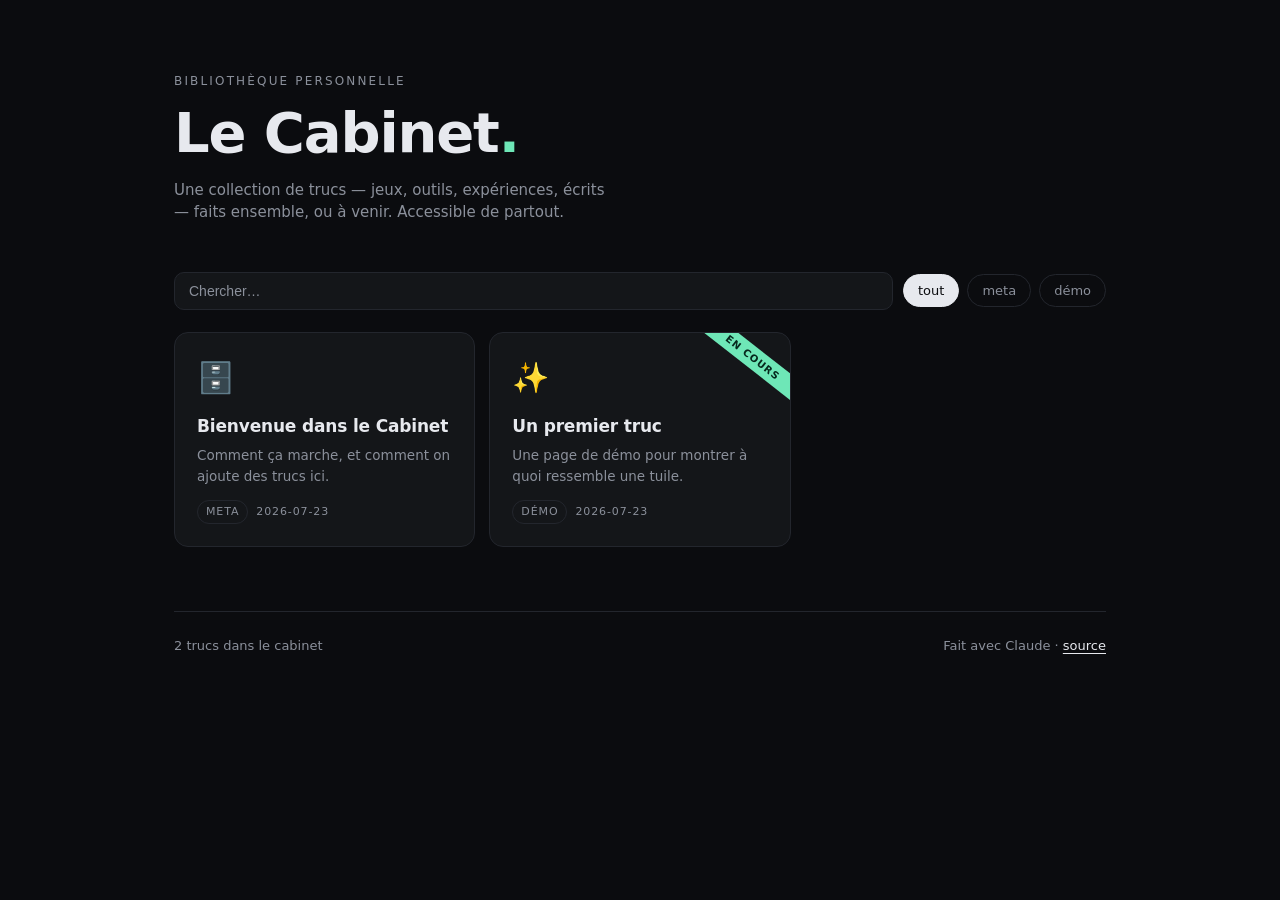
==== index.html @ 3de0d44e "Le Cabinet: page d'accueil + systeme de tuiles" ====
<!DOCTYPE html>
<html lang="fr">
<head>
<meta charset="UTF-8" />
<meta name="viewport" content="width=device-width, initial-scale=1.0" />
<title>Le Cabinet · Max</title>
<meta name="description" content="Une petite bibliothèque de trucs faits, ou à faire." />
<link rel="icon" href="data:image/svg+xml,<svg xmlns=%22http://www.w3.org/2000/svg%22 viewBox=%220 0 100 100%22><text y=%22.9em%22 font-size=%2290%22>🗄️</text></svg>" />
<style>
  :root {
    --bg: #0b0c0f;
    --bg-tile: #141619;
    --bg-tile-hover: #1c1f24;
    --border: #23262d;
    --border-hover: #3a3f48;
    --text: #e7e9ee;
    --text-dim: #8b909b;
    --accent: #6ee7b7;
    --radius: 14px;
  }
  * { box-sizing: border-box; margin: 0; padding: 0; }
  html { -webkit-font-smoothing: antialiased; }
  body {
    background: var(--bg);
    color: var(--text);
    font-family: ui-sans-serif, system-ui, -apple-system, "Segoe UI", Roboto, Helvetica, Arial, sans-serif;
    min-height: 100vh;
    line-height: 1.5;
  }
  a { color: inherit; text-decoration: none; }

  .wrap { max-width: 980px; margin: 0 auto; padding: 72px 24px 96px; }

  header { margin-bottom: 48px; }
  .kicker {
    font-size: 12px; letter-spacing: 0.18em; text-transform: uppercase;
    color: var(--text-dim); margin-bottom: 14px;
  }
  h1 {
    font-size: clamp(34px, 6vw, 56px); font-weight: 650; letter-spacing: -0.02em;
    line-height: 1.05;
  }
  h1 .dot { color: var(--accent); }
  .sub { color: var(--text-dim); margin-top: 16px; max-width: 46ch; font-size: 15px; }

  .toolbar {
    display: flex; gap: 10px; flex-wrap: wrap; align-items: center;
    margin: 36px 0 22px;
  }
  .search {
    flex: 1 1 200px; min-width: 160px;
    background: var(--bg-tile); border: 1px solid var(--border);
    color: var(--text); padding: 10px 14px; border-radius: 10px; font-size: 14px;
    outline: none; transition: border-color .15s;
  }
  .search:focus { border-color: var(--border-hover); }
  .search::placeholder { color: var(--text-dim); }
  .filters { display: flex; gap: 8px; flex-wrap: wrap; }
  .chip {
    background: transparent; border: 1px solid var(--border); color: var(--text-dim);
    padding: 8px 14px; border-radius: 999px; font-size: 13px; cursor: pointer;
    transition: all .15s; font-family: inherit;
  }
  .chip:hover { border-color: var(--border-hover); color: var(--text); }
  .chip.active { background: var(--text); color: var(--bg); border-color: var(--text); }

  .grid {
    display: grid; gap: 14px;
    grid-template-columns: repeat(auto-fill, minmax(240px, 1fr));
  }
  .tile {
    position: relative; display: flex; flex-direction: column;
    background: var(--bg-tile); border: 1px solid var(--border);
    border-radius: var(--radius); padding: 22px; min-height: 148px;
    transition: transform .16s ease, background .16s, border-color .16s;
    overflow: hidden;
  }
  .tile:hover {
    background: var(--bg-tile-hover); border-color: var(--border-hover);
    transform: translateY(-3px);
  }
  .tile .emoji { font-size: 30px; margin-bottom: auto; }
  .tile h3 { font-size: 17px; font-weight: 600; letter-spacing: -0.01em; margin-top: 14px; }
  .tile p { color: var(--text-dim); font-size: 13.5px; margin-top: 6px; }
  .tile .meta {
    display: flex; gap: 8px; align-items: center; margin-top: 14px;
    font-size: 11px; color: var(--text-dim); text-transform: uppercase; letter-spacing: .08em;
  }
  .tile .tag { border: 1px solid var(--border); padding: 3px 8px; border-radius: 999px; }
  .tile.wip::after {
    content: "en cours"; position: absolute; top: 14px; right: -30px;
    background: var(--accent); color: #06281d; font-size: 10px; font-weight: 700;
    letter-spacing: .1em; text-transform: uppercase; padding: 3px 34px;
    transform: rotate(38deg);
  }

  .empty { color: var(--text-dim); font-size: 14px; padding: 40px 0; text-align: center; }

  footer {
    margin-top: 64px; padding-top: 24px; border-top: 1px solid var(--border);
    color: var(--text-dim); font-size: 13px; display: flex; justify-content: space-between; flex-wrap: wrap; gap: 8px;
  }
  footer a { color: var(--text); text-decoration: underline; text-underline-offset: 3px; }
</style>
</head>
<body>
  <div class="wrap">
    <header>
      <div class="kicker">Bibliothèque personnelle</div>
      <h1>Le Cabinet<span class="dot">.</span></h1>
      <p class="sub">Une collection de trucs — jeux, outils, expériences, écrits — faits ensemble, ou à venir. Accessible de partout.</p>
    </header>

    <div class="toolbar">
      <input class="search" id="search" type="search" placeholder="Chercher…" autocomplete="off" />
      <div class="filters" id="filters"></div>
    </div>

    <main class="grid" id="grid"></main>
    <div class="empty" id="empty" hidden>Rien ici… pour l'instant.</div>

    <footer>
      <span id="count"></span>
      <span>Fait avec Claude · <a href="https://github.com/maximethillbell-png/maximethillbell-png.github.io">source</a></span>
    </footer>
  </div>

<script>
const grid = document.getElementById('grid');
const empty = document.getElementById('empty');
const filtersEl = document.getElementById('filters');
const searchEl = document.getElementById('search');
const countEl = document.getElementById('count');
let projects = [];
let activeCat = 'tout';
let query = '';

function render() {
  const q = query.trim().toLowerCase();
  const list = projects.filter(p => {
    const catOk = activeCat === 'tout' || (p.category || '').toLowerCase() === activeCat;
    const text = (p.title + ' ' + (p.description||'') + ' ' + (p.category||'')).toLowerCase();
    return catOk && (!q || text.includes(q));
  });
  grid.innerHTML = '';
  list.forEach(p => {
    const el = p.url ? document.createElement('a') : document.createElement('div');
    el.className = 'tile' + (p.wip ? ' wip' : '');
    if (p.url) { el.href = p.url; }
    el.innerHTML = `
      <div class="emoji">${p.emoji || '✦'}</div>
      <h3>${p.title}</h3>
      ${p.description ? `<p>${p.description}</p>` : ''}
      <div class="meta">
        ${p.category ? `<span class="tag">${p.category}</span>` : ''}
        ${p.date ? `<span>${p.date}</span>` : ''}
      </div>`;
    grid.appendChild(el);
  });
  empty.hidden = list.length !== 0;
  countEl.textContent = `${projects.length} truc${projects.length>1?'s':''} dans le cabinet`;
}

function buildFilters() {
  const cats = ['tout', ...Array.from(new Set(projects.map(p => (p.category||'').toLowerCase()).filter(Boolean)))];
  filtersEl.innerHTML = '';
  cats.forEach(c => {
    const b = document.createElement('button');
    b.className = 'chip' + (c === activeCat ? ' active' : '');
    b.textContent = c;
    b.onclick = () => { activeCat = c; buildFilters(); render(); };
    filtersEl.appendChild(b);
  });
}

searchEl.addEventListener('input', e => { query = e.target.value; render(); });

fetch('projects.json?' + Date.now())
  .then(r => r.json())
  .then(data => {
    projects = data.sort((a,b) => (b.date||'').localeCompare(a.date||''));
    buildFilters();
    render();
  })
  .catch(() => { empty.hidden = false; empty.textContent = 'Impossible de charger projects.json'; });
</script>
</body>
</html>
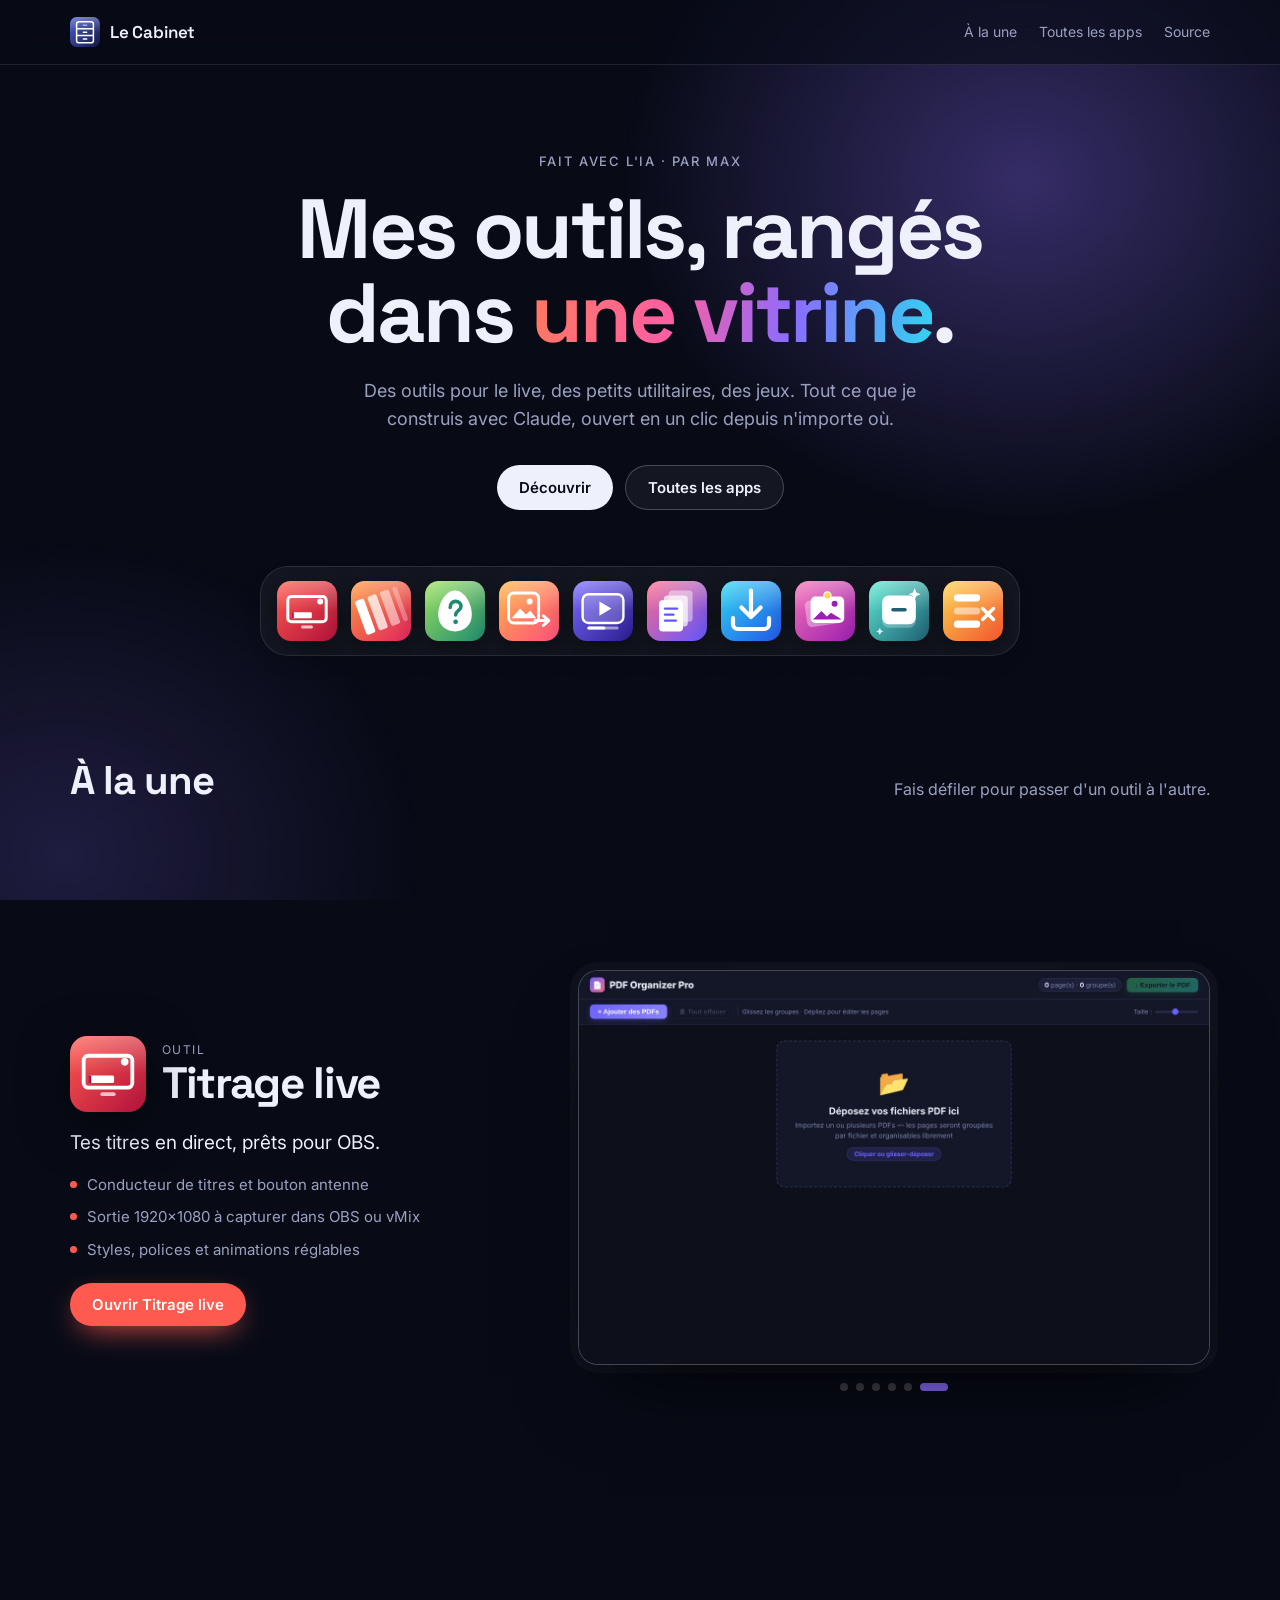
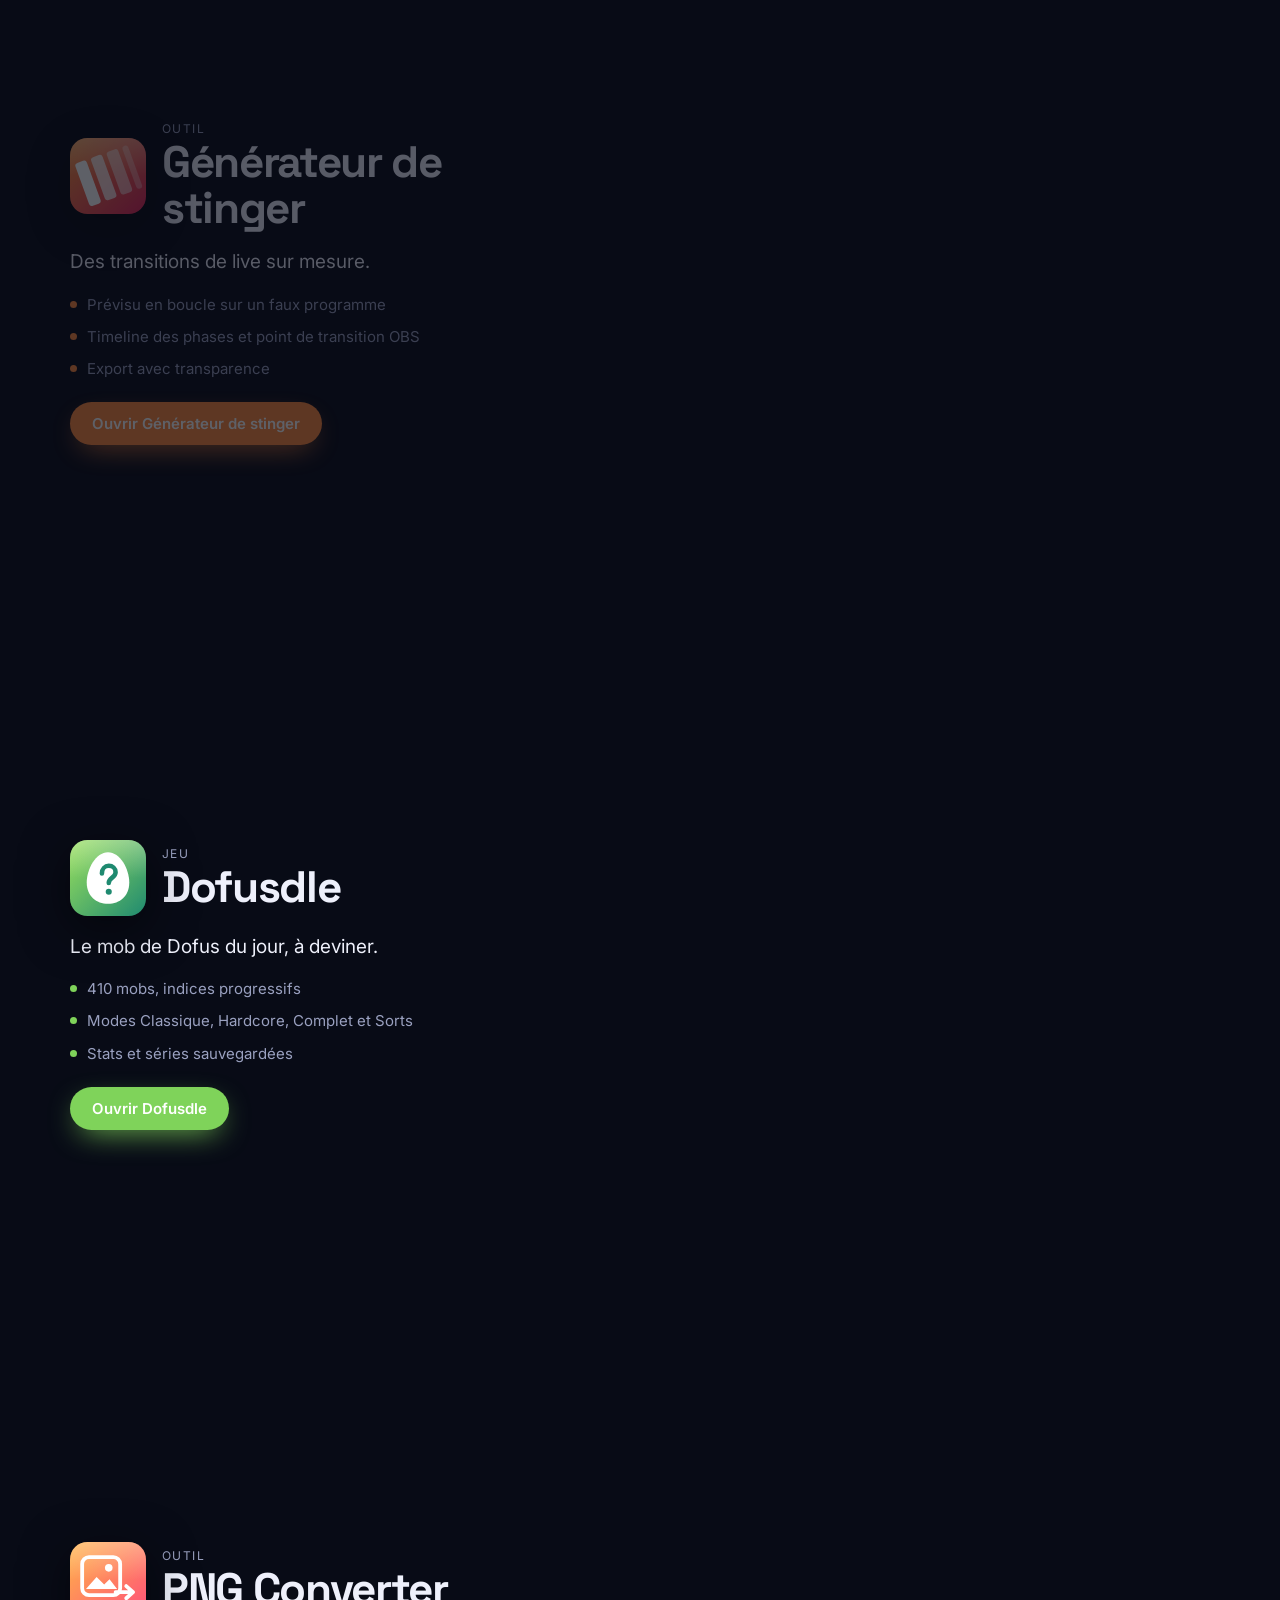
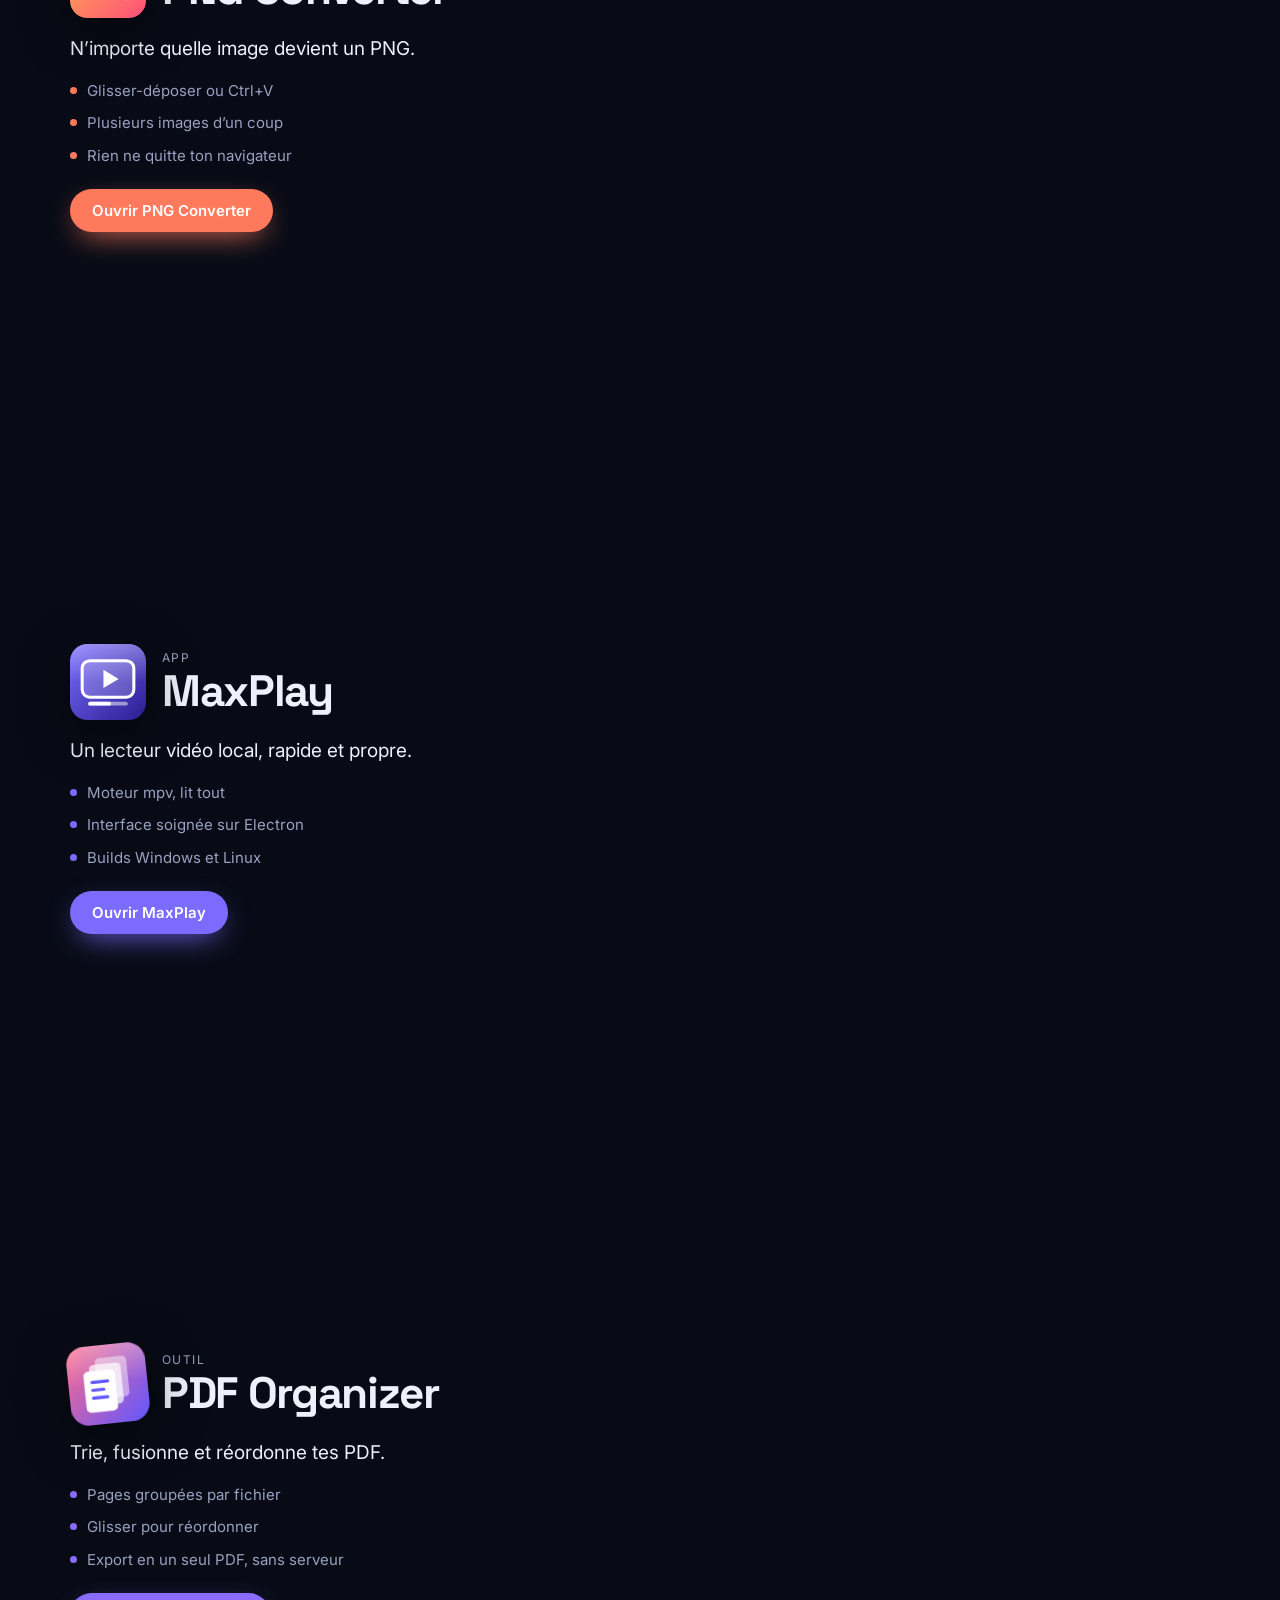
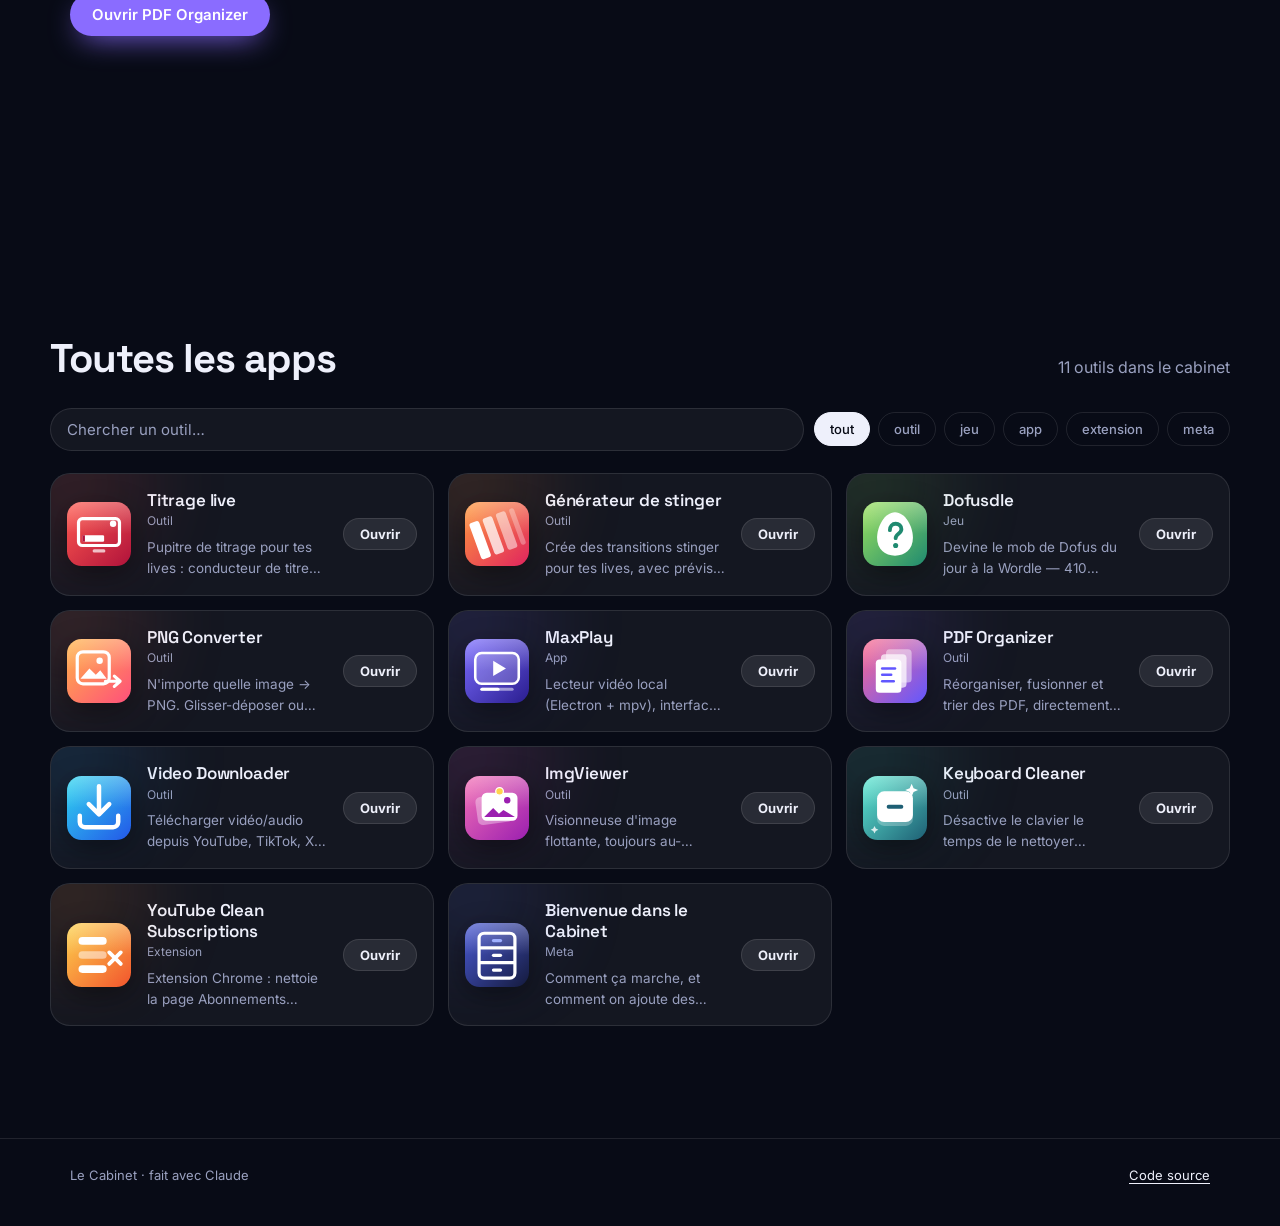
==== commit df267cd3: "Refonte du style : vitrine d'outils avec icônes d'app Accueil en vitrine (dock d'icônes, section À l" ====
--- a/index.html
+++ b/index.html
@@ -4,185 +4,306 @@
 <meta charset="UTF-8" />
 <meta name="viewport" content="width=device-width, initial-scale=1.0" />
 <title>Le Cabinet · Max</title>
-<meta name="description" content="Une petite bibliothèque de trucs faits, ou à faire." />
-<link rel="icon" href="data:image/svg+xml,<svg xmlns=%22http://www.w3.org/2000/svg%22 viewBox=%220 0 100 100%22><text y=%22.9em%22 font-size=%2290%22>🗄️</text></svg>" />
+<meta name="description" content="La vitrine de mes outils, jeux et apps faits avec l'IA." />
+<link rel="icon" href="assets/icons/cabinet.svg" type="image/svg+xml" />
+<link rel="preconnect" href="https://fonts.googleapis.com" />
+<link rel="preconnect" href="https://fonts.gstatic.com" crossorigin />
+<link rel="stylesheet" href="https://fonts.googleapis.com/css2?family=Inter:wght@400;500;600&family=Space+Grotesk:wght@500;600;700&display=swap" />
 <style>
+  /* Vitrine nocturne : fond nuit, cartes en verre, halo à la couleur de l'outil actif */
   :root {
-    --bg: #0b0c0f;
-    --bg-tile: #141619;
-    --bg-tile-hover: #1c1f24;
-    --border: #23262d;
-    --border-hover: #3a3f48;
-    --text: #e7e9ee;
-    --text-dim: #8b909b;
-    --accent: #6ee7b7;
-    --radius: 14px;
+    --night: #080b16;
+    --glass: rgba(255,255,255,.05);
+    --glass-2: rgba(255,255,255,.09);
+    --edge: rgba(255,255,255,.10);
+    --edge-2: rgba(255,255,255,.22);
+    --text: #eef0fb;
+    --mute: #9aa1c0;
+    --accent: #7b8cff;
+    --display: "Space Grotesk", ui-sans-serif, system-ui, sans-serif;
+    --body: "Inter", ui-sans-serif, system-ui, -apple-system, "Segoe UI", Roboto, sans-serif;
+    --ease: cubic-bezier(.2,.8,.2,1);
+    color-scheme: dark;
   }
   * { box-sizing: border-box; margin: 0; padding: 0; }
-  html { -webkit-font-smoothing: antialiased; }
-  body {
-    background: var(--bg);
-    color: var(--text);
-    font-family: ui-sans-serif, system-ui, -apple-system, "Segoe UI", Roboto, Helvetica, Arial, sans-serif;
-    min-height: 100vh;
-    line-height: 1.5;
+  html { -webkit-font-smoothing: antialiased; scroll-behavior: smooth; overflow-x: clip; }
+  body { background: var(--night); color: var(--text); font-family: var(--body); line-height: 1.55; min-height: 100vh; overflow-x: clip; }
+  a { color: inherit; text-decoration: none; }
+  :focus-visible { outline: 2px solid var(--accent); outline-offset: 3px; border-radius: 8px; }
+  .wrap { max-width: 1180px; margin: 0 auto; padding-inline: max(20px, env(safe-area-inset-left, 0px)); }
+
+  /* halo de fond qui suit l'outil actif */
+  .aura { position: fixed; inset: 0; z-index: -1; pointer-events: none;
+    background:
+      radial-gradient(45% 55% at 80% 20%, color-mix(in srgb, var(--accent) 35%, transparent), transparent 70%),
+      radial-gradient(40% 50% at 5% 95%, color-mix(in srgb, var(--accent) 18%, transparent), transparent 70%);
+    transition: background .8s var(--ease); }
+
+  /* ---- nav ---- */
+  nav { position: sticky; top: 0; z-index: 20; backdrop-filter: blur(14px); -webkit-backdrop-filter: blur(14px);
+    background: rgba(8,11,22,.6); border-bottom: 1px solid var(--edge); }
+  nav .wrap { display: flex; align-items: center; gap: 24px; height: 64px; }
+  .brand { display: flex; align-items: center; gap: 10px; font: 600 17px var(--display); letter-spacing: -.01em; }
+  .brand img { width: 30px; height: 30px; }
+  nav .links { margin-left: auto; display: flex; gap: 22px; font-size: 14px; color: var(--mute); }
+  nav .links a:hover { color: var(--text); }
+
+  /* ---- hero ---- */
+  .hero { padding: 88px 0 64px; text-align: center; }
+  .kicker { font: 500 13px var(--body); letter-spacing: .14em; text-transform: uppercase; color: var(--mute); }
+  .hero h1 { font: 700 clamp(40px, 7.4vw, 84px)/1 var(--display); letter-spacing: -.035em; margin: 18px auto 0; max-width: 14ch; text-wrap: balance; }
+  .hero h1 .grad { background: linear-gradient(100deg, #ff7a5c, #ff5fa2 35%, #8a6cff 65%, #2fd6f0); -webkit-background-clip: text; background-clip: text; color: transparent; }
+  .hero .sub { color: var(--mute); font-size: 18px; max-width: 52ch; margin: 22px auto 0; }
+  .cta { display: flex; gap: 12px; justify-content: center; flex-wrap: wrap; margin-top: 32px; }
+  .btn { display: inline-flex; align-items: center; gap: 8px; font: 600 15px var(--body); padding: 12px 22px; border-radius: 999px; transition: transform .2s var(--ease), background .2s, border-color .2s; }
+  .btn:hover { transform: translateY(-2px); }
+  .btn.primary { background: var(--text); color: var(--night); }
+  .btn.ghost { border: 1px solid var(--edge-2); background: var(--glass); }
+  .btn.ghost:hover { background: var(--glass-2); }
+
+  .dock { display: flex; flex-wrap: wrap; justify-content: center; gap: 14px; margin: 56px auto 0; max-width: 760px;
+    padding: 14px; border-radius: 28px; background: var(--glass); border: 1px solid var(--edge); backdrop-filter: blur(10px); }
+  .dock a { width: 60px; height: 60px; border-radius: 15px; transition: transform .25s var(--ease); animation: pop .6s var(--ease) both; animation-delay: calc(var(--i) * 45ms); position: relative; }
+  .dock a img { width: 100%; height: 100%; display: block; filter: drop-shadow(0 8px 14px rgba(0,0,0,.45)); }
+  .dock a:hover { transform: translateY(-8px) scale(1.12); }
+  .dock a::after { content: attr(data-name); position: absolute; left: 50%; bottom: calc(100% + 10px); transform: translateX(-50%); white-space: nowrap;
+    font-size: 12px; padding: 4px 9px; border-radius: 7px; background: #1a1f36; border: 1px solid var(--edge); opacity: 0; pointer-events: none; transition: opacity .15s; }
+  .dock a:hover::after, .dock a:focus-visible::after { opacity: 1; }
+  @keyframes pop { from { transform: translateY(18px) scale(.8); opacity: 0; } }
+
+  /* ---- section titles ---- */
+  .sec-head { display: flex; align-items: end; justify-content: space-between; gap: 16px; flex-wrap: wrap; margin-bottom: 28px; }
+  .sec-head h2 { font: 700 clamp(28px, 4vw, 40px)/1.05 var(--display); letter-spacing: -.025em; }
+  .sec-head p { color: var(--mute); max-width: 46ch; }
+
+  /* ---- showcase au défilement ---- */
+  #une { padding-top: 40px; }
+  .story { display: grid; grid-template-columns: minmax(0, 5fr) minmax(0, 7fr); gap: 56px; }
+  .step { min-height: 78vh; display: flex; flex-direction: column; justify-content: center; gap: 16px; padding: 40px 0;
+    opacity: .35; transition: opacity .5s var(--ease); }
+  .step.on { opacity: 1; }
+  .step .head { display: flex; align-items: center; gap: 16px; }
+  .step .head img { width: 76px; height: 76px; filter: drop-shadow(0 12px 24px rgba(0,0,0,.5)); transition: transform .6s var(--ease); }
+  .step.on .head img { transform: rotate(-6deg) scale(1.04); }
+  .step .cat { font-size: 12px; letter-spacing: .12em; text-transform: uppercase; color: var(--mute); }
+  .step h3 { font: 700 clamp(30px, 3.6vw, 44px)/1.05 var(--display); letter-spacing: -.03em; }
+  .step .tagline { font-size: 19px; color: var(--text); max-width: 32ch; }
+  .step ul { list-style: none; display: grid; gap: 9px; color: var(--mute); font-size: 15px; }
+  .step li { display: flex; gap: 10px; align-items: baseline; }
+  .step li::before { content: ""; width: 7px; height: 7px; border-radius: 50%; background: var(--c); flex: none; transform: translateY(-2px); }
+  .step .btn { align-self: start; margin-top: 6px; }
+  .step .btn.primary { background: var(--c); color: #fff; box-shadow: 0 10px 30px -10px var(--c); }
+  .step-media { display: none; }
+  section, .step { scroll-margin-top: 72px; }
+
+  .stage { position: sticky; top: calc(64px + 7vh); height: 78vh; display: flex; flex-direction: column; justify-content: center; gap: 18px; }
+  .screen { position: relative; aspect-ratio: 16 / 10; width: 100%; border-radius: 20px; overflow: hidden;
+    background: #0e1222; border: 1px solid var(--edge-2); box-shadow: 0 40px 80px -30px rgba(0,0,0,.8), 0 0 0 8px rgba(255,255,255,.03); }
+  .slide { position: absolute; inset: 0; opacity: 0; transform: translateY(40px) scale(.96); transition: opacity .6s var(--ease), transform .7s var(--ease); }
+  .slide.on { opacity: 1; transform: none; }
+  .slide.before { transform: translateY(-40px) scale(.96); }
+  .slide img.shot { width: 100%; height: 100%; object-fit: cover; object-position: top left; display: block; }
+  .poster { width: 100%; height: 100%; display: grid; place-items: center; align-content: center; gap: 18px;
+    background: radial-gradient(70% 80% at 50% 30%, color-mix(in srgb, var(--c) 55%, #0e1222), #0e1222); }
+  .poster img { width: 34%; max-width: 180px; filter: drop-shadow(0 30px 40px rgba(0,0,0,.55)); animation: float 5s ease-in-out infinite; }
+  .poster span { font: 600 13px var(--body); letter-spacing: .14em; text-transform: uppercase; color: rgba(255,255,255,.75); }
+  @keyframes float { 50% { transform: translateY(-10px) rotate(-3deg); } }
+  .dots { display: flex; gap: 8px; justify-content: center; }
+  .dots button { width: 8px; height: 8px; border-radius: 99px; border: 0; background: var(--edge-2); cursor: pointer; transition: width .35s var(--ease), background .35s; }
+  .dots button.on { width: 28px; background: var(--accent); }
+
+  /* ---- toutes les apps ---- */
+  #apps { padding: 96px 0 40px; }
+  .toolbar { display: flex; gap: 10px; flex-wrap: wrap; align-items: center; margin-bottom: 22px; }
+  .search { flex: 1 1 220px; min-width: 0; background: var(--glass); border: 1px solid var(--edge); color: var(--text);
+    padding: 11px 16px; border-radius: 999px; font: 15px var(--body); outline: none; transition: border-color .15s; }
+  .search:focus { border-color: var(--edge-2); }
+  .search::placeholder { color: var(--mute); }
+  .filters { display: flex; gap: 8px; flex-wrap: wrap; }
+  .chip { background: transparent; border: 1px solid var(--edge); color: var(--mute); padding: 8px 15px; border-radius: 999px; font: 500 13px var(--body); cursor: pointer; transition: all .15s; }
+  .chip:hover { color: var(--text); border-color: var(--edge-2); }
+  .chip.active { background: var(--text); color: var(--night); border-color: var(--text); }
+
+  .grid { display: grid; gap: 14px; grid-template-columns: repeat(auto-fill, minmax(min(100%, 340px), 1fr)); }
+  .app { position: relative; display: grid; grid-template-columns: 64px minmax(0, 1fr) auto; gap: 16px; align-items: center;
+    padding: 16px; border-radius: 20px; background: var(--glass); border: 1px solid var(--edge); overflow: hidden;
+    transition: background .2s, border-color .2s, transform .25s var(--ease); }
+  .app::before { content: ""; position: absolute; width: 140px; height: 140px; border-radius: 50%; left: -50px; top: -60px;
+    background: var(--c); filter: blur(50px); opacity: .18; transition: opacity .3s; pointer-events: none; }
+  .app:hover { background: var(--glass-2); border-color: var(--edge-2); transform: translateY(-3px); }
+  .app:hover::before { opacity: .38; }
+  .app img { width: 64px; height: 64px; filter: drop-shadow(0 8px 14px rgba(0,0,0,.4)); }
+  .app h3 { font: 600 17px/1.2 var(--display); letter-spacing: -.01em; }
+  .app .meta { font-size: 12px; color: var(--mute); margin-top: 2px; text-transform: capitalize; }
+  .app p { font-size: 13.5px; color: var(--mute); margin-top: 6px; display: -webkit-box; -webkit-line-clamp: 2; -webkit-box-orient: vertical; overflow: hidden; }
+  .app .get { font: 700 13px var(--body); padding: 7px 16px; border-radius: 999px; background: var(--glass-2); color: var(--text); border: 1px solid var(--edge); }
+  .app:hover .get { background: var(--text); color: var(--night); }
+  .app .wip { position: absolute; top: 10px; right: 12px; font-size: 10px; font-weight: 700; letter-spacing: .1em; text-transform: uppercase; color: var(--c); }
+  .empty { color: var(--mute); font-size: 15px; padding: 40px 0; text-align: center; }
+
+  footer { margin-top: 72px; padding: 26px 0 40px; border-top: 1px solid var(--edge); color: var(--mute); font-size: 13px; }
+  footer .wrap { display: flex; justify-content: space-between; flex-wrap: wrap; gap: 8px; }
+  footer a { color: var(--text); text-decoration: underline; text-underline-offset: 3px; }
+
+  @media (max-width: 860px) {
+    nav .links a.hide-sm { display: none; }
+    .hero { padding-top: 56px; }
+    .story { grid-template-columns: minmax(0, 1fr); gap: 0; }
+    .stage { display: none; }
+    .step { min-height: 0; opacity: 1; padding: 28px 0; border-top: 1px solid var(--edge); }
+    .step-media { display: block; border-radius: 16px; overflow: hidden; aspect-ratio: 16 / 10; border: 1px solid var(--edge-2); background: #0e1222; }
+    .step-media img.shot { width: 100%; height: 100%; object-fit: cover; object-position: top left; display: block; }
+    .dock a { width: 50px; height: 50px; }
   }
-  a { color: inherit; text-decoration: none; }
-
-  .wrap { max-width: 980px; margin: 0 auto; padding: 72px 24px 96px; }
-
-  header { margin-bottom: 48px; }
-  .kicker {
-    font-size: 12px; letter-spacing: 0.18em; text-transform: uppercase;
-    color: var(--text-dim); margin-bottom: 14px;
+  @media (prefers-reduced-motion: reduce) {
+    *, *::before, *::after { animation: none !important; transition: none !important; scroll-behavior: auto !important; }
   }
-  h1 {
-    font-size: clamp(34px, 6vw, 56px); font-weight: 650; letter-spacing: -0.02em;
-    line-height: 1.05;
-  }
-  h1 .dot { color: var(--accent); }
-  .sub { color: var(--text-dim); margin-top: 16px; max-width: 46ch; font-size: 15px; }
-
-  .toolbar {
-    display: flex; gap: 10px; flex-wrap: wrap; align-items: center;
-    margin: 36px 0 22px;
-  }
-  .search {
-    flex: 1 1 200px; min-width: 160px;
-    background: var(--bg-tile); border: 1px solid var(--border);
-    color: var(--text); padding: 10px 14px; border-radius: 10px; font-size: 14px;
-    outline: none; transition: border-color .15s;
-  }
-  .search:focus { border-color: var(--border-hover); }
-  .search::placeholder { color: var(--text-dim); }
-  .filters { display: flex; gap: 8px; flex-wrap: wrap; }
-  .chip {
-    background: transparent; border: 1px solid var(--border); color: var(--text-dim);
-    padding: 8px 14px; border-radius: 999px; font-size: 13px; cursor: pointer;
-    transition: all .15s; font-family: inherit;
-  }
-  .chip:hover { border-color: var(--border-hover); color: var(--text); }
-  .chip.active { background: var(--text); color: var(--bg); border-color: var(--text); }
-
-  .grid {
-    display: grid; gap: 14px;
-    grid-template-columns: repeat(auto-fill, minmax(240px, 1fr));
-  }
-  .tile {
-    position: relative; display: flex; flex-direction: column;
-    background: var(--bg-tile); border: 1px solid var(--border);
-    border-radius: var(--radius); padding: 22px; min-height: 148px;
-    transition: transform .16s ease, background .16s, border-color .16s;
-    overflow: hidden;
-  }
-  .tile:hover {
-    background: var(--bg-tile-hover); border-color: var(--border-hover);
-    transform: translateY(-3px);
-  }
-  .tile .emoji { font-size: 30px; margin-bottom: auto; }
-  .tile h3 { font-size: 17px; font-weight: 600; letter-spacing: -0.01em; margin-top: 14px; }
-  .tile p { color: var(--text-dim); font-size: 13.5px; margin-top: 6px; }
-  .tile .meta {
-    display: flex; gap: 8px; align-items: center; margin-top: 14px;
-    font-size: 11px; color: var(--text-dim); text-transform: uppercase; letter-spacing: .08em;
-  }
-  .tile .tag { border: 1px solid var(--border); padding: 3px 8px; border-radius: 999px; }
-  .tile.wip::after {
-    content: "en cours"; position: absolute; top: 14px; right: -30px;
-    background: var(--accent); color: #06281d; font-size: 10px; font-weight: 700;
-    letter-spacing: .1em; text-transform: uppercase; padding: 3px 34px;
-    transform: rotate(38deg);
-  }
-
-  .empty { color: var(--text-dim); font-size: 14px; padding: 40px 0; text-align: center; }
-
-  footer {
-    margin-top: 64px; padding-top: 24px; border-top: 1px solid var(--border);
-    color: var(--text-dim); font-size: 13px; display: flex; justify-content: space-between; flex-wrap: wrap; gap: 8px;
-  }
-  footer a { color: var(--text); text-decoration: underline; text-underline-offset: 3px; }
 </style>
 </head>
 <body>
-  <div class="wrap">
-    <header>
-      <div class="kicker">Bibliothèque personnelle</div>
-      <h1>Le Cabinet<span class="dot">.</span></h1>
-      <p class="sub">Une collection de trucs — jeux, outils, expériences, écrits — faits ensemble, ou à venir. Accessible de partout.</p>
-    </header>
-
+  <div class="aura" aria-hidden="true"></div>
+
+  <nav>
+    <div class="wrap">
+      <a class="brand" href="#top"><img src="assets/icons/cabinet.svg" alt="" />Le Cabinet</a>
+      <div class="links">
+        <a href="#une">À la une</a>
+        <a href="#apps">Toutes les apps</a>
+        <a class="hide-sm" href="https://github.com/maximethillbell-png/maximethillbell-png.github.io">Source</a>
+      </div>
+    </div>
+  </nav>
+
+  <header class="hero wrap" id="top">
+    <div class="kicker">Fait avec l'IA · par Max</div>
+    <h1>Mes outils, rangés dans <span class="grad">une vitrine</span>.</h1>
+    <p class="sub">Des outils pour le live, des petits utilitaires, des jeux. Tout ce que je construis avec Claude, ouvert en un clic depuis n'importe où.</p>
+    <div class="cta">
+      <a class="btn primary" href="#une">Découvrir</a>
+      <a class="btn ghost" href="#apps">Toutes les apps</a>
+    </div>
+    <div class="dock" id="dock"></div>
+  </header>
+
+  <section id="une" class="wrap">
+    <div class="sec-head">
+      <h2>À la une</h2>
+      <p>Fais défiler pour passer d'un outil à l'autre.</p>
+    </div>
+    <div class="story">
+      <div id="steps"></div>
+      <div class="stage" aria-hidden="true">
+        <div class="screen" id="screen"></div>
+        <div class="dots" id="dots"></div>
+      </div>
+    </div>
+  </section>
+
+  <section id="apps" class="wrap">
+    <div class="sec-head">
+      <h2>Toutes les apps</h2>
+      <p id="count"></p>
+    </div>
     <div class="toolbar">
-      <input class="search" id="search" type="search" placeholder="Chercher…" autocomplete="off" />
+      <input class="search" id="search" type="search" placeholder="Chercher un outil…" autocomplete="off" aria-label="Chercher un outil" />
       <div class="filters" id="filters"></div>
     </div>
-
-    <main class="grid" id="grid"></main>
+    <div class="grid" id="grid"></div>
     <div class="empty" id="empty" hidden>Rien ici… pour l'instant.</div>
-
-    <footer>
-      <span id="count"></span>
-      <span>Fait avec Claude · <a href="https://github.com/maximethillbell-png/maximethillbell-png.github.io">source</a></span>
-    </footer>
-  </div>
+  </section>
+
+  <footer>
+    <div class="wrap">
+      <span>Le Cabinet · fait avec Claude</span>
+      <a href="https://github.com/maximethillbell-png/maximethillbell-png.github.io">Code source</a>
+    </div>
+  </footer>
 
 <script>
-const grid = document.getElementById('grid');
-const empty = document.getElementById('empty');
-const filtersEl = document.getElementById('filters');
-const searchEl = document.getElementById('search');
-const countEl = document.getElementById('count');
-let projects = [];
-let activeCat = 'tout';
-let query = '';
+const $ = id => document.getElementById(id);
+const root = document.documentElement;
+let projects = [], activeCat = 'tout', query = '';
+
+const icon = p => p.icon || 'assets/icons/cabinet.svg';
+
+function media(p) {
+  return p.shot
+    ? `<img class="shot" src="${p.shot}" alt="Capture de ${p.title}" loading="lazy" />`
+    : `<div class="poster" style="--c:${p.accent}"><img src="${icon(p)}" alt="" /><span>App de bureau</span></div>`;
+}
+
+function buildDock() {
+  $('dock').innerHTML = projects.filter(p => p.category !== 'meta').map((p, i) =>
+    `<a href="${p.url}" data-name="${p.title}" style="--i:${i}" aria-label="${p.title}"><img src="${icon(p)}" alt="" /></a>`).join('');
+}
+
+function buildShowcase() {
+  const feat = projects.filter(p => p.featured);
+  $('steps').innerHTML = feat.map((p, i) => `
+    <article class="step" data-i="${i}" style="--c:${p.accent}">
+      <div class="head"><img src="${icon(p)}" alt="" /><div><div class="cat">${p.category}</div><h3>${p.title}</h3></div></div>
+      <p class="tagline">${p.tagline || p.description}</p>
+      <div class="step-media">${media(p)}</div>
+      <ul>${(p.features || []).map(f => `<li>${f}</li>`).join('')}</ul>
+      <a class="btn primary" href="${p.url}">Ouvrir ${p.title}</a>
+    </article>`).join('');
+  $('screen').innerHTML = feat.map(p => `<div class="slide">${media(p)}</div>`).join('');
+  $('dots').innerHTML = feat.map((p, i) => `<button type="button" tabindex="-1" aria-label="${p.title}" data-i="${i}"></button>`).join('');
+  $('dots').onclick = e => { const b = e.target.closest('button'); if (b) $('steps').children[b.dataset.i].scrollIntoView({ behavior: 'smooth', block: 'center' }); };
+
+  const steps = [...$('steps').children], slides = [...$('screen').children], dots = [...$('dots').children];
+  const setActive = i => {
+    steps.forEach((s, j) => s.classList.toggle('on', j === i));
+    slides.forEach((s, j) => { s.classList.toggle('on', j === i); s.classList.toggle('before', j < i); });
+    dots.forEach((d, j) => d.classList.toggle('on', j === i));
+    root.style.setProperty('--accent', feat[i].accent);
+  };
+  setActive(0);
+  // l'étape qui croise le milieu de l'écran devient l'outil actif
+  const io = new IntersectionObserver(es => es.forEach(e => e.isIntersecting && setActive(+e.target.dataset.i)),
+    { rootMargin: '-48% 0px -48% 0px' });
+  steps.forEach(s => io.observe(s));
+}
 
 function render() {
   const q = query.trim().toLowerCase();
   const list = projects.filter(p => {
     const catOk = activeCat === 'tout' || (p.category || '').toLowerCase() === activeCat;
-    const text = (p.title + ' ' + (p.description||'') + ' ' + (p.category||'')).toLowerCase();
+    const text = (p.title + ' ' + (p.description || '') + ' ' + (p.category || '')).toLowerCase();
     return catOk && (!q || text.includes(q));
   });
-  grid.innerHTML = '';
-  list.forEach(p => {
-    const el = p.url ? document.createElement('a') : document.createElement('div');
-    el.className = 'tile' + (p.wip ? ' wip' : '');
-    if (p.url) { el.href = p.url; }
-    el.innerHTML = `
-      <div class="emoji">${p.emoji || '✦'}</div>
-      <h3>${p.title}</h3>
-      ${p.description ? `<p>${p.description}</p>` : ''}
-      <div class="meta">
-        ${p.category ? `<span class="tag">${p.category}</span>` : ''}
-        ${p.date ? `<span>${p.date}</span>` : ''}
-      </div>`;
-    grid.appendChild(el);
-  });
-  empty.hidden = list.length !== 0;
-  countEl.textContent = `${projects.length} truc${projects.length>1?'s':''} dans le cabinet`;
+  $('grid').innerHTML = list.map(p => `
+    <a class="app" href="${p.url}" style="--c:${p.accent || '#7b8cff'}">
+      ${p.wip ? '<span class="wip">en cours</span>' : ''}
+      <img src="${icon(p)}" alt="" />
+      <div><h3>${p.title}</h3><div class="meta">${p.category || ''}</div>${p.description ? `<p>${p.description}</p>` : ''}</div>
+      <span class="get">Ouvrir</span>
+    </a>`).join('');
+  $('empty').hidden = list.length !== 0;
+  $('count').textContent = `${projects.length} outil${projects.length > 1 ? 's' : ''} dans le cabinet`;
 }
 
 function buildFilters() {
-  const cats = ['tout', ...Array.from(new Set(projects.map(p => (p.category||'').toLowerCase()).filter(Boolean)))];
-  filtersEl.innerHTML = '';
+  const cats = ['tout', ...new Set(projects.map(p => (p.category || '').toLowerCase()).filter(Boolean))];
+  $('filters').innerHTML = '';
   cats.forEach(c => {
     const b = document.createElement('button');
     b.className = 'chip' + (c === activeCat ? ' active' : '');
     b.textContent = c;
     b.onclick = () => { activeCat = c; buildFilters(); render(); };
-    filtersEl.appendChild(b);
+    $('filters').appendChild(b);
   });
 }
 
-searchEl.addEventListener('input', e => { query = e.target.value; render(); });
+$('search').addEventListener('input', e => { query = e.target.value; render(); });
 
 fetch('projects.json?' + Date.now())
   .then(r => r.json())
   .then(data => {
-    projects = data.sort((a,b) => (b.date||'').localeCompare(a.date||''));
-    buildFilters();
-    render();
+    projects = data.sort((a, b) => (b.date || '').localeCompare(a.date || ''));
+    buildDock(); buildShowcase(); buildFilters(); render();
   })
-  .catch(() => { empty.hidden = false; empty.textContent = 'Impossible de charger projects.json'; });
+  .catch(() => { $('empty').hidden = false; $('empty').textContent = 'Impossible de charger projects.json'; });
 </script>
 </body>
 </html>
